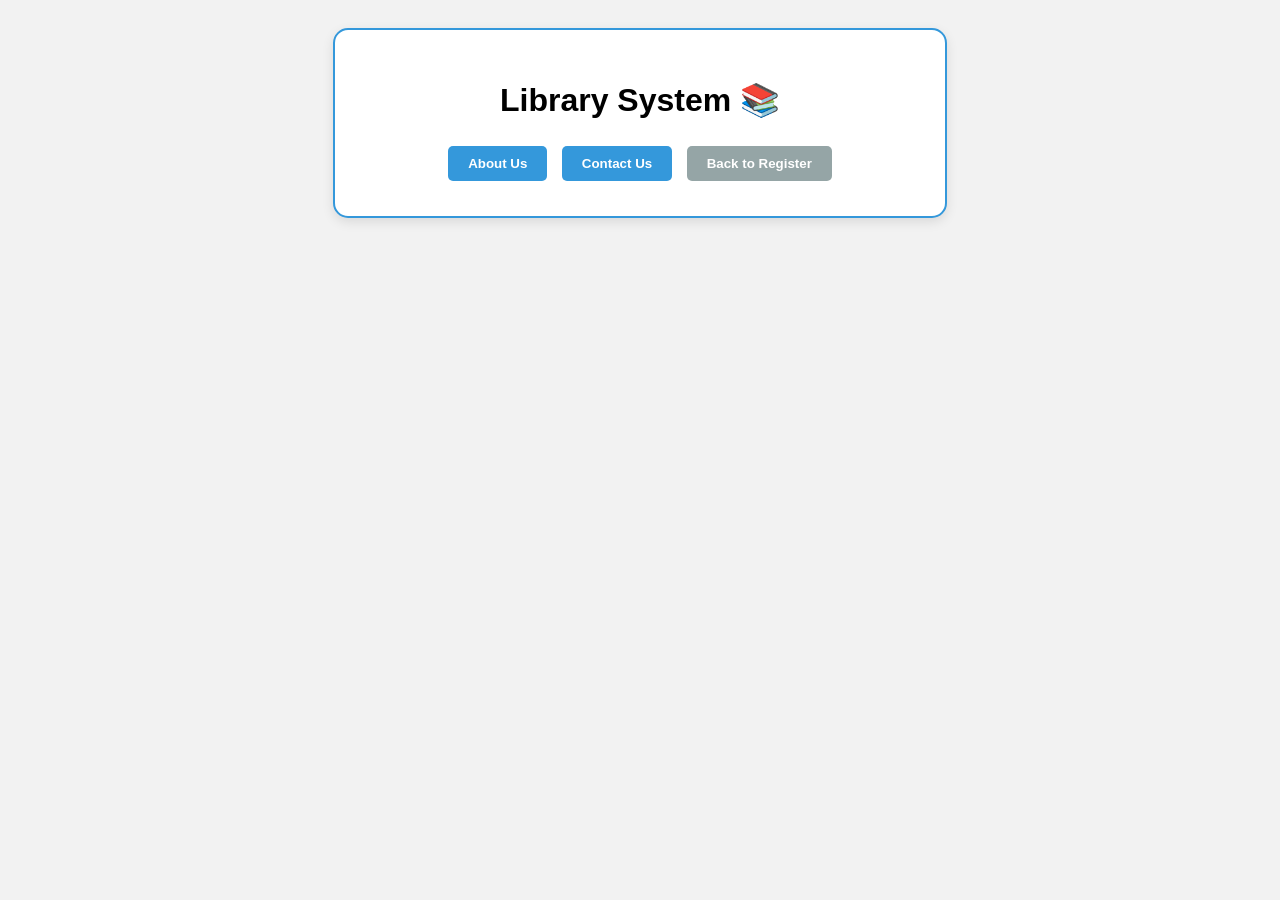
==== about-contact.html @ 04e8e79e "first commit" ====
<!DOCTYPE html>
<html>
<head>
    <title>Library - About & Contact</title>
    <style>
        body {
            font-family: Arial, sans-serif;
            background-color: #f2f2f2;
            text-align: center;
            padding: 20px;
        }
        .main-card {
            background-color: white;
            width: 550px;
            margin: auto;
            padding: 30px;
            border: 2px solid #3498db;
            border-radius: 15px;
            box-shadow: 0px 4px 12px rgba(0,0,0,0.1);
        }
        .section { display: none; margin-top: 25px; padding-top: 20px; border-top: 2px solid #eee; }

        /* تنسيق فريق العمل */
        .team-grid { display: grid; grid-template-columns: 1fr 1fr; gap: 10px; text-align: left; margin: 20px 0; }
        .member { background: #e8f4fd; padding: 10px; border-left: 4px solid #3498db; border-radius: 5px; }
        .member b { color: #2c3e50; }

        /* تنسيق فورم التواصل */
        .contact-form input, .contact-form textarea {
            width: 90%; padding: 10px; margin: 10px 0; border: 1px solid #ccc; border-radius: 5px; font-family: Arial;
        }
        .error-field { border: 2px solid red !important; background-color: #fff0f0; }

        button {
            padding: 10px 20px; margin: 5px; background-color: #3498db; color: white; border: none; border-radius: 5px; cursor: pointer; font-weight: bold;
        }
        button:hover { background-color: #2980b9; }
        #welcomeMsg { font-size: 18px; color: #3498db; margin-bottom: 20px; font-weight: bold; }
    </style>
</head>

<body onload="checkUser()">

<div class="main-card">
    <h1>Library System 📚</h1>
    <div id="welcomeMsg"></div>

    <button onclick="showAbout()">About Us</button>
    <button onclick="showContact()">Contact Us</button>
    <button onclick="location.href='register.html'" style="background-color: #95a5a6;">Back to Register</button>

    <div id="about" class="section">
        <h2>About Our Library</h2>
        <p>We aim to provide a digital environment for students to access engineering and technical resources easily.</p>

        <h3>Development Team</h3>
        <div class="team-grid">
            <div class="member"><b>HANEEN MUHAMMED</b><br>Project Leader & Register Expert</div>
            <div class="member"><b>REDA KHALED</b><br>Database Manager</div>
            <div class="member"><b>NEVEN RAMADAN</b><br>UI/UX Designer</div>
            <div class="member"><b>ABDALLAH AHMED</b><br>Backend Developer</div>
            <div class="member"><b>MUHAMMED FOUAD</b><br>System Analyst</div>
        </div>
    </div>

    <div id="contact" class="section">
        <h2>Get In Touch</h2>
        <div class="contact-form">
            <input type="text" id="cName" placeholder="Your Full Name">
            <input type="email" id="cEmail" placeholder="Your Email Address">
            <input type="text" id="cSubject" placeholder="Subject">
            <textarea id="cMessage" rows="4" placeholder="Write your message here..."></textarea>
            <button onclick="sendMail()">SEND MESSAGE</button>
        </div>
    </div>
</div>

<script>
    function checkUser() {
        var name = localStorage.getItem("user_name");
        if (name != null) {
            document.getElementById("welcomeMsg").innerHTML = "Welcome Back, " + name + "!";
        }
    }

    function showAbout() {
        document.getElementById("about").style.display = "block";
        document.getElementById("contact").style.display = "none";
    }

    function showContact() {
        document.getElementById("about").style.display = "none";
        document.getElementById("contact").style.display = "block";
    }

    function sendMail() {
        var n = document.getElementById("cName");
        var e = document.getElementById("cEmail");
        var m = document.getElementById("cMessage");

        // Reset borders
        n.classList.remove("error-field");
        e.classList.remove("error-field");
        m.classList.remove("error-field");

        if(n.value == "" || e.value == "" || m.value == "") {
            if(n.value == "") n.classList.add("error-field");
            if(e.value == "") e.classList.add("error-field");
            if(m.value == "") m.classList.add("error-field");
            alert("Please fill all fields to send your message!");
        } else {
            alert("Thank you " + n.value + ", your message has been sent successfully!");
            // Clear form
            n.value = ""; e.value = ""; m.value = "";
        }
    }
</script>

</body>
</html>
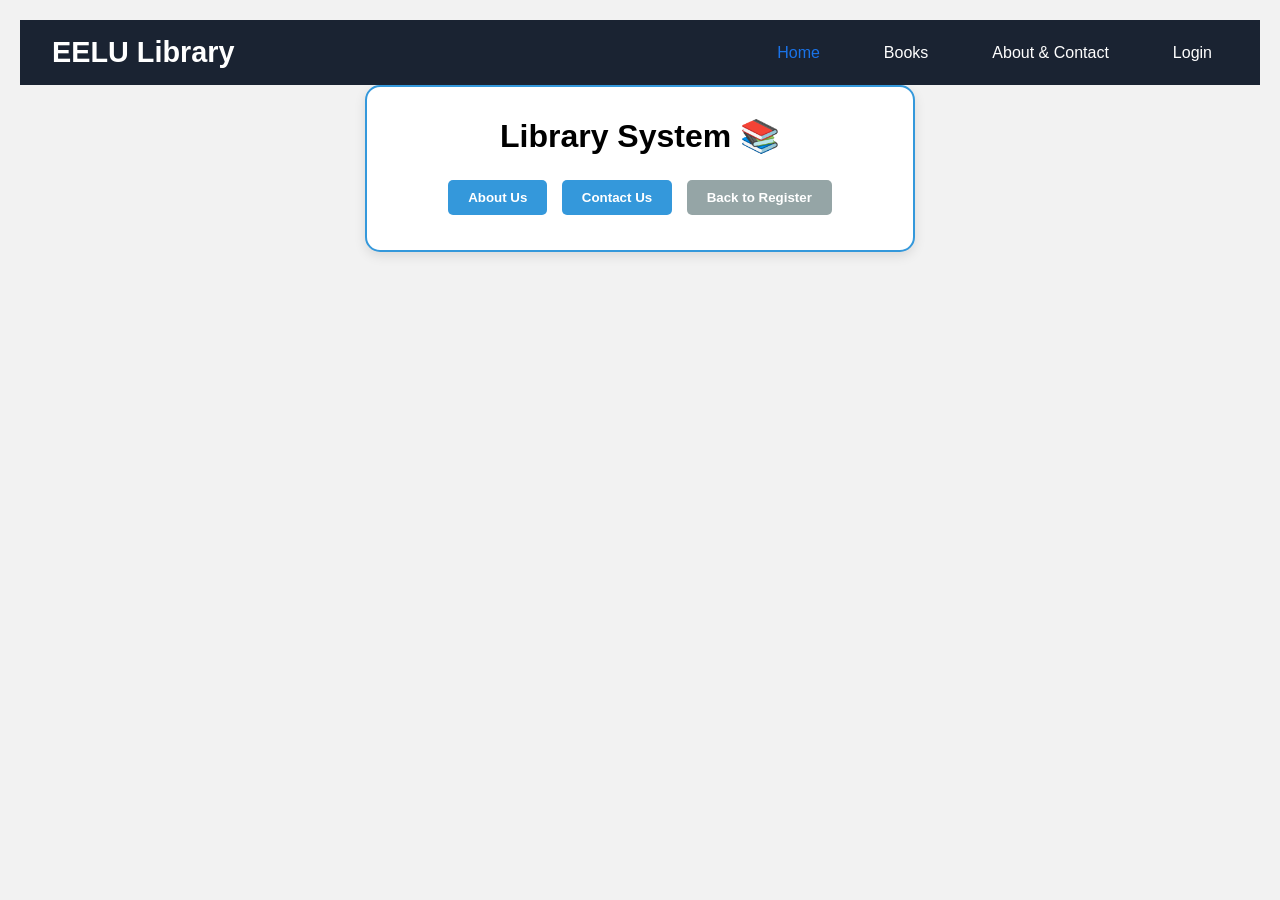
==== commit 6d4e2a9d: "update navbar and css" ====
--- a/about-contact.html
+++ b/about-contact.html
@@ -2,6 +2,7 @@
 <html>
 <head>
     <title>Library - About & Contact</title>
+    <link rel="stylesheet" href="css/navbar.css">
     <style>
         body {
             font-family: Arial, sans-serif;
@@ -40,6 +41,20 @@
 </head>
 
 <body onload="checkUser()">
+<!-- Header & Navigation -->
+<header class="header">
+    <nav class="navbar">
+        <div class="navbar-logo">
+            <h1>EELU Library</h1>
+        </div>
+        <ul class="navbar-menu">
+            <li><a href="index.html" class="nav-link active">Home</a></li>
+            <li><a href="books.html" class="nav-link">Books</a></li>
+            <li><a href="about-contact.html" class="nav-link">About & Contact</a></li>
+            <li><a href="login.html" class="nav-link">Login</a></li>
+        </ul>
+    </nav>
+</header>
 
 <div class="main-card">
     <h1>Library System 📚</h1>
--- a/css/navbar.css
+++ b/css/navbar.css
@@ -0,0 +1,71 @@
+/* variables + font (مهمين عشان الألوان تشتغل) */
+@import url('https://fonts.googleapis.com/css2?family=DM+Sans:ital,opsz,wght@0,9..40,100..1000;1,9..40,100..1000&display=swap');
+
+:root{
+    --color-text: #333;
+    --color-primary: #1a73e8;
+    --color-white: #fff;
+    --color-dark: #1a2332;
+}
+
+/* reset بسيط */
+* {
+    margin: 0;
+    padding: 0;
+    box-sizing: border-box;
+}
+
+/* font */
+body {
+    font-family: 'DM Sans', sans-serif;
+}
+
+/* Header & Navbar */
+.header {
+    background-color: var(--color-dark);
+    position: sticky;
+    top: 0;
+    z-index: 1000;
+}
+
+.navbar {
+    display: flex;
+    justify-content: space-between;
+    align-items: center;
+    padding: 1rem 2rem;
+}
+
+.navbar-logo h1 {
+    color: var(--color-white);
+    font-size: 1.8rem;
+}
+
+.navbar-menu {
+    display: flex;
+    list-style: none;
+    gap: 2rem;
+}
+
+.nav-link {
+    color: var(--color-white);
+    text-decoration: none;
+    padding: 0.5rem 1rem;
+}
+
+.nav-link:hover,
+.nav-link.active {
+    color: var(--color-primary);
+}
+
+/* Responsive */
+@media (max-width: 768px) {
+    .navbar {
+        flex-direction: column;
+        gap: 1rem;
+    }
+
+    .navbar-menu {
+        flex-wrap: wrap;
+        justify-content: center;
+    }
+}
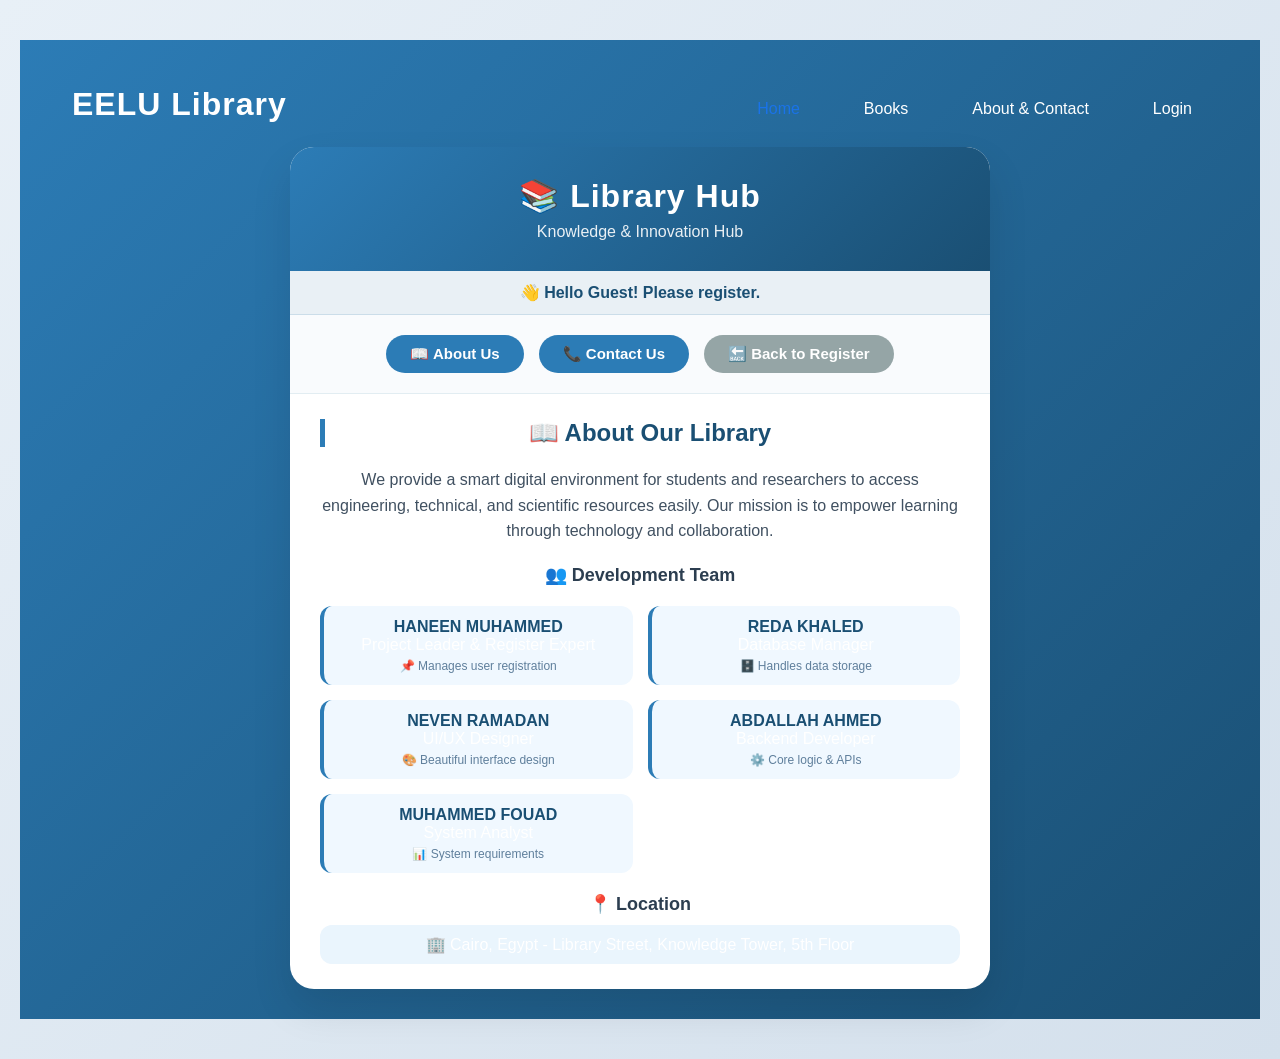
==== commit ea8ec5ea: "update mobile and" ====
--- a/about-contact.html
+++ b/about-contact.html
@@ -1,46 +1,272 @@
+
 <!DOCTYPE html>
-<html>
+<html lang="en">
 <head>
-    <title>Library - About & Contact</title>
-    <link rel="stylesheet" href="css/navbar.css">
+    <meta charset="UTF-8">
+    <meta name="viewport" content="width=device-width, initial-scale=1.0">
+    <link rel="stylesheet" href="css/navbar.css" />
+    <title>Library - About & Contact Us</title>
+
     <style>
+        * {
+            margin: 0;
+            padding: 0;
+            box-sizing: border-box;
+        }
+
         body {
-            font-family: Arial, sans-serif;
-            background-color: #f2f2f2;
+            font-family: 'Segoe UI', Tahoma, Geneva, Verdana, sans-serif;
+            background: linear-gradient(135deg, #e8f0f7 0%, #d4e0ec 100%);
+            min-height: 100vh;
+            padding: 40px 20px;
+        }
+
+        .main-card {
+            max-width: 700px;
+            margin: 0 auto;
+            background: white;
+            border-radius: 24px;
+            box-shadow: 0 20px 40px rgba(0, 0, 0, 0.1);
+            overflow: hidden;
+            transition: transform 0.2s;
+        }
+
+        .main-card:hover {
+            transform: translateY(-5px);
+        }
+
+        /* header section */
+        .header {
+            background: linear-gradient(135deg, #2c7cb6, #1a4f73);
+            padding: 30px 20px;
             text-align: center;
+            color: white;
+        }
+
+        .header h1 {
+            font-size: 32px;
+            margin-bottom: 8px;
+            letter-spacing: 1px;
+        }
+
+        .header p {
+            font-size: 16px;
+            opacity: 0.9;
+        }
+
+        #welcomeMsg {
+            background: #e9f0f5;
+            padding: 12px;
+            text-align: center;
+            font-weight: bold;
+            color: #1a4f73;
+            border-bottom: 1px solid #cbdde9;
+        }
+
+        /* button bar */
+        .button-bar {
+            display: flex;
+            justify-content: center;
+            gap: 15px;
             padding: 20px;
-        }
-        .main-card {
-            background-color: white;
-            width: 550px;
-            margin: auto;
-            padding: 30px;
-            border: 2px solid #3498db;
-            border-radius: 15px;
-            box-shadow: 0px 4px 12px rgba(0,0,0,0.1);
-        }
-        .section { display: none; margin-top: 25px; padding-top: 20px; border-top: 2px solid #eee; }
-
-        /* تنسيق فريق العمل */
-        .team-grid { display: grid; grid-template-columns: 1fr 1fr; gap: 10px; text-align: left; margin: 20px 0; }
-        .member { background: #e8f4fd; padding: 10px; border-left: 4px solid #3498db; border-radius: 5px; }
-        .member b { color: #2c3e50; }
-
-        /* تنسيق فورم التواصل */
-        .contact-form input, .contact-form textarea {
-            width: 90%; padding: 10px; margin: 10px 0; border: 1px solid #ccc; border-radius: 5px; font-family: Arial;
-        }
-        .error-field { border: 2px solid red !important; background-color: #fff0f0; }
-
-        button {
-            padding: 10px 20px; margin: 5px; background-color: #3498db; color: white; border: none; border-radius: 5px; cursor: pointer; font-weight: bold;
-        }
-        button:hover { background-color: #2980b9; }
-        #welcomeMsg { font-size: 18px; color: #3498db; margin-bottom: 20px; font-weight: bold; }
+            background: #f9fbfd;
+            border-bottom: 1px solid #e2edf2;
+            flex-wrap: wrap;
+        }
+
+        .btn {
+            padding: 10px 24px;
+            border: none;
+            border-radius: 40px;
+            font-size: 15px;
+            font-weight: 600;
+            cursor: pointer;
+            transition: all 0.2s;
+            font-family: inherit;
+        }
+
+        .btn-primary {
+            background: #2c7cb6;
+            color: white;
+        }
+
+        .btn-primary:hover {
+            background: #1f6392;
+            transform: scale(1.02);
+        }
+
+        .btn-secondary {
+            background: #95a5a6;
+            color: white;
+        }
+
+        .btn-secondary:hover {
+            background: #7f8c8d;
+        }
+
+        /* sections */
+        .section {
+            display: none;
+            padding: 25px 30px;
+            animation: fadeIn 0.3s ease;
+        }
+
+        @keyframes fadeIn {
+            from { opacity: 0; transform: translateY(10px);}
+            to { opacity: 1; transform: translateY(0);}
+        }
+
+        .section h2 {
+            color: #1a4f73;
+            border-left: 5px solid #2c7cb6;
+            padding-left: 15px;
+            margin-bottom: 20px;
+            font-size: 24px;
+        }
+
+        .section h3 {
+            color: #2c3e50;
+            margin: 20px 0 10px 0;
+            font-size: 18px;
+        }
+
+        /* team grid */
+        .team-grid {
+            display: grid;
+            grid-template-columns: repeat(auto-fill, minmax(250px, 1fr));
+            gap: 15px;
+            margin: 20px 0;
+        }
+
+        .member {
+            background: #f0f8ff;
+            padding: 12px 15px;
+            border-left: 4px solid #2c7cb6;
+            border-radius: 12px;
+            transition: all 0.2s;
+        }
+
+        .member:hover {
+            background: #e3f0fa;
+            transform: translateX(5px);
+        }
+
+        .member b {
+            color: #1a4f73;
+            font-size: 16px;
+        }
+
+        .member small {
+            display: block;
+            color: #5f7f9c;
+            margin-top: 5px;
+            font-size: 12px;
+        }
+
+        /* contact info cards */
+        .contact-info-grid {
+            display: grid;
+            grid-template-columns: repeat(auto-fill, minmax(200px, 1fr));
+            gap: 15px;
+            margin: 20px 0;
+        }
+
+        .info-card {
+            background: #f9fbfd;
+            padding: 15px;
+            border-radius: 16px;
+            text-align: center;
+            transition: 0.2s;
+            border: 1px solid #e2edf2;
+        }
+
+        .info-card:hover {
+            background: #eef4fa;
+            transform: translateY(-3px);
+        }
+
+        .info-card .icon {
+            font-size: 28px;
+            display: block;
+            margin-bottom: 8px;
+        }
+
+        .info-card a {
+            text-decoration: none;
+            color: #2c7cb6;
+            font-weight: 600;
+            word-break: break-all;
+        }
+
+        .info-card a:hover {
+            text-decoration: underline;
+        }
+
+        .info-card p {
+            margin-top: 5px;
+            color: #2c3e50;
+            font-size: 14px;
+        }
+
+        /* contact form */
+        .contact-form input,
+        .contact-form textarea {
+            width: 100%;
+            padding: 12px 15px;
+            margin: 10px 0;
+            border: 1.5px solid #e2e8f0;
+            border-radius: 16px;
+            font-family: inherit;
+            font-size: 14px;
+            transition: 0.2s;
+        }
+
+        .contact-form input:focus,
+        .contact-form textarea:focus {
+            outline: none;
+            border-color: #2c7cb6;
+            box-shadow: 0 0 0 3px rgba(44,124,182,0.1);
+        }
+
+        .error-field {
+            border: 2px solid #e53e3e !important;
+            background-color: #fff5f5 !important;
+        }
+
+        .btn-send {
+            background: linear-gradient(95deg, #27ae60, #1e8449);
+            color: white;
+            padding: 12px 24px;
+            border: none;
+            border-radius: 40px;
+            font-weight: bold;
+            font-size: 16px;
+            cursor: pointer;
+            width: 100%;
+            margin-top: 10px;
+            transition: 0.2s;
+        }
+
+        .btn-send:hover {
+            background: linear-gradient(95deg, #1e8449, #166534);
+            transform: scale(1.01);
+        }
+
+        hr {
+            margin: 20px 0;
+            border: 0;
+            height: 1px;
+            background: linear-gradient(to right, #cbdde9, transparent);
+        }
+
+        @media (max-width: 550px) {
+            .section { padding: 20px; }
+            .button-bar { gap: 10px; }
+            .btn { padding: 8px 16px; font-size: 13px; }
+        }
     </style>
 </head>
-
-<body onload="checkUser()">
+<body>
 <!-- Header & Navigation -->
 <header class="header">
     <nav class="navbar">
@@ -54,38 +280,91 @@
             <li><a href="login.html" class="nav-link">Login</a></li>
         </ul>
     </nav>
-</header>
 
 <div class="main-card">
-    <h1>Library System 📚</h1>
+    <div class="header">
+        <h1>📚 Library Hub</h1>
+        <p>Knowledge & Innovation Hub</p>
+    </div>
+
     <div id="welcomeMsg"></div>
 
-    <button onclick="showAbout()">About Us</button>
-    <button onclick="showContact()">Contact Us</button>
-    <button onclick="location.href='register.html'" style="background-color: #95a5a6;">Back to Register</button>
-
+    <div class="button-bar">
+        <button class="btn btn-primary" onclick="showAbout()">📖 About Us</button>
+        <button class="btn btn-primary" onclick="showContact()">📞 Contact Us</button>
+        <button class="btn btn-secondary" onclick="location.href='register.html'">🔙 Back to Register</button>
+    </div>
+
+    <!-- About Us Section -->
     <div id="about" class="section">
-        <h2>About Our Library</h2>
-        <p>We aim to provide a digital environment for students to access engineering and technical resources easily.</p>
-
-        <h3>Development Team</h3>
+        <h2>📖 About Our Library</h2>
+        <p style="line-height: 1.6; color: #2c3e50;">We provide a smart digital environment for students and researchers to access engineering, technical, and scientific resources easily. Our mission is to empower learning through technology and collaboration.</p>
+
+        <h3>👥 Development Team</h3>
         <div class="team-grid">
-            <div class="member"><b>HANEEN MUHAMMED</b><br>Project Leader & Register Expert</div>
-            <div class="member"><b>REDA KHALED</b><br>Database Manager</div>
-            <div class="member"><b>NEVEN RAMADAN</b><br>UI/UX Designer</div>
-            <div class="member"><b>ABDALLAH AHMED</b><br>Backend Developer</div>
-            <div class="member"><b>MUHAMMED FOUAD</b><br>System Analyst</div>
+            <div class="member"><b>HANEEN MUHAMMED</b><br>Project Leader & Register Expert<small>📌 Manages user registration</small></div>
+            <div class="member"><b>REDA KHALED</b><br>Database Manager<small>🗄️ Handles data storage</small></div>
+            <div class="member"><b>NEVEN RAMADAN</b><br>UI/UX Designer<small>🎨 Beautiful interface design</small></div>
+            <div class="member"><b>ABDALLAH AHMED</b><br>Backend Developer<small>⚙️ Core logic & APIs</small></div>
+            <div class="member"><b>MUHAMMED FOUAD</b><br>System Analyst<small>📊 System requirements</small></div>
         </div>
+
+        <h3>📍 Location</h3>
+        <p style="background: #e8f4fd; padding: 10px; border-radius: 12px;">🏢 Cairo, Egypt - Library Street, Knowledge Tower, 5th Floor</p>
     </div>
 
+    <!-- Contact Us Section -->
     <div id="contact" class="section">
-        <h2>Get In Touch</h2>
+        <h2>📞 Get In Touch</h2>
+
+        <!-- Social & Contact Links (NEW) -->
+        <div class="contact-info-grid">
+            <div class="info-card">
+                <span class="icon">📧</span>
+                <a href="mailto:library@example.com">library@example.com</a>
+                <p>Email us anytime</p>
+            </div>
+            <div class="info-card">
+                <span class="icon">📱</span>
+                <a href="tel:+201234567890">+20 123 456 7890</a>
+                <p>Support Hotline</p>
+            </div>
+            <div class="info-card">
+                <span class="icon">💬</span>
+                <a href="https://wa.me/201234567890" target="_blank">WhatsApp</a>
+                <p>Chat with us</p>
+            </div>
+            <div class="info-card">
+                <span class="icon">🐦</span>
+                <a href="https://twitter.com/libraryhub" target="_blank">Twitter/X</a>
+                <p>Follow us</p>
+            </div>
+            <div class="info-card">
+                <span class="icon">📘</span>
+                <a href="https://facebook.com/libraryhub" target="_blank">Facebook Page</a>
+                <p>Like & share</p>
+            </div>
+            <div class="info-card">
+                <span class="icon">🔗</span>
+                <a href="#">Telegram: @LibrarySupport</a>
+                <p>Telegram channel</p>
+            </div>
+        </div>
+
+        <hr>
+
+        <h3>✉️ Send us a direct message</h3>
         <div class="contact-form">
-            <input type="text" id="cName" placeholder="Your Full Name">
-            <input type="email" id="cEmail" placeholder="Your Email Address">
-            <input type="text" id="cSubject" placeholder="Subject">
-            <textarea id="cMessage" rows="4" placeholder="Write your message here..."></textarea>
-            <button onclick="sendMail()">SEND MESSAGE</button>
+            <input type="text" id="cName" placeholder="Your Full Name *">
+            <input type="email" id="cEmail" placeholder="Your Email Address *">
+            <input type="text" id="cSubject" placeholder="Subject (optional)">
+            <textarea id="cMessage" rows="4" placeholder="Write your message here... *"></textarea>
+            <button class="btn-send" onclick="sendMail()">📨 Send Message</button>
+        </div>
+
+        <hr>
+        <div style="text-align: center; margin-top: 15px; font-size: 13px; color: #5f7f9c;">
+            📍 Office hours: Sunday-Thursday 9AM - 5PM (GMT+2)
         </div>
     </div>
 </div>
@@ -93,8 +372,10 @@
 <script>
     function checkUser() {
         var name = localStorage.getItem("user_name");
-        if (name != null) {
-            document.getElementById("welcomeMsg").innerHTML = "Welcome Back, " + name + "!";
+        if (name != null && name != "") {
+            document.getElementById("welcomeMsg").innerHTML = "✨ Welcome Back, " + name + "! ✨";
+        } else {
+            document.getElementById("welcomeMsg").innerHTML = "👋 Hello Guest! Please register.";
         }
     }
 
@@ -109,26 +390,47 @@
     }
 
     function sendMail() {
-        var n = document.getElementById("cName");
-        var e = document.getElementById("cEmail");
-        var m = document.getElementById("cMessage");
-
-        // Reset borders
-        n.classList.remove("error-field");
-        e.classList.remove("error-field");
-        m.classList.remove("error-field");
-
-        if(n.value == "" || e.value == "" || m.value == "") {
-            if(n.value == "") n.classList.add("error-field");
-            if(e.value == "") e.classList.add("error-field");
-            if(m.value == "") m.classList.add("error-field");
-            alert("Please fill all fields to send your message!");
+        var nameField = document.getElementById("cName");
+        var emailField = document.getElementById("cEmail");
+        var msgField = document.getElementById("cMessage");
+        var subjectField = document.getElementById("cSubject");
+
+        // reset errors
+        nameField.classList.remove("error-field");
+        emailField.classList.remove("error-field");
+        msgField.classList.remove("error-field");
+
+        let hasError = false;
+        if (nameField.value.trim() === "") {
+            nameField.classList.add("error-field");
+            hasError = true;
+        }
+        if (emailField.value.trim() === "") {
+            emailField.classList.add("error-field");
+            hasError = true;
+        }
+        if (msgField.value.trim() === "") {
+            msgField.classList.add("error-field");
+            hasError = true;
+        }
+
+        if (hasError) {
+            alert("❌ Please fill all required fields (Name, Email, Message)!");
         } else {
-            alert("Thank you " + n.value + ", your message has been sent successfully!");
-            // Clear form
-            n.value = ""; e.value = ""; m.value = "";
+            alert("✅ Thank you " + nameField.value.trim() + "! Your message has been sent successfully. We'll reply within 24 hours.");
+            // Clear form after sending
+            nameField.value = "";
+            emailField.value = "";
+            msgField.value = "";
+            subjectField.value = "";
         }
     }
+
+    // Make sure about section is visible by default
+    window.onload = function() {
+        checkUser();
+        showAbout();  // Show about us by default
+    };
 </script>
 
 </body>
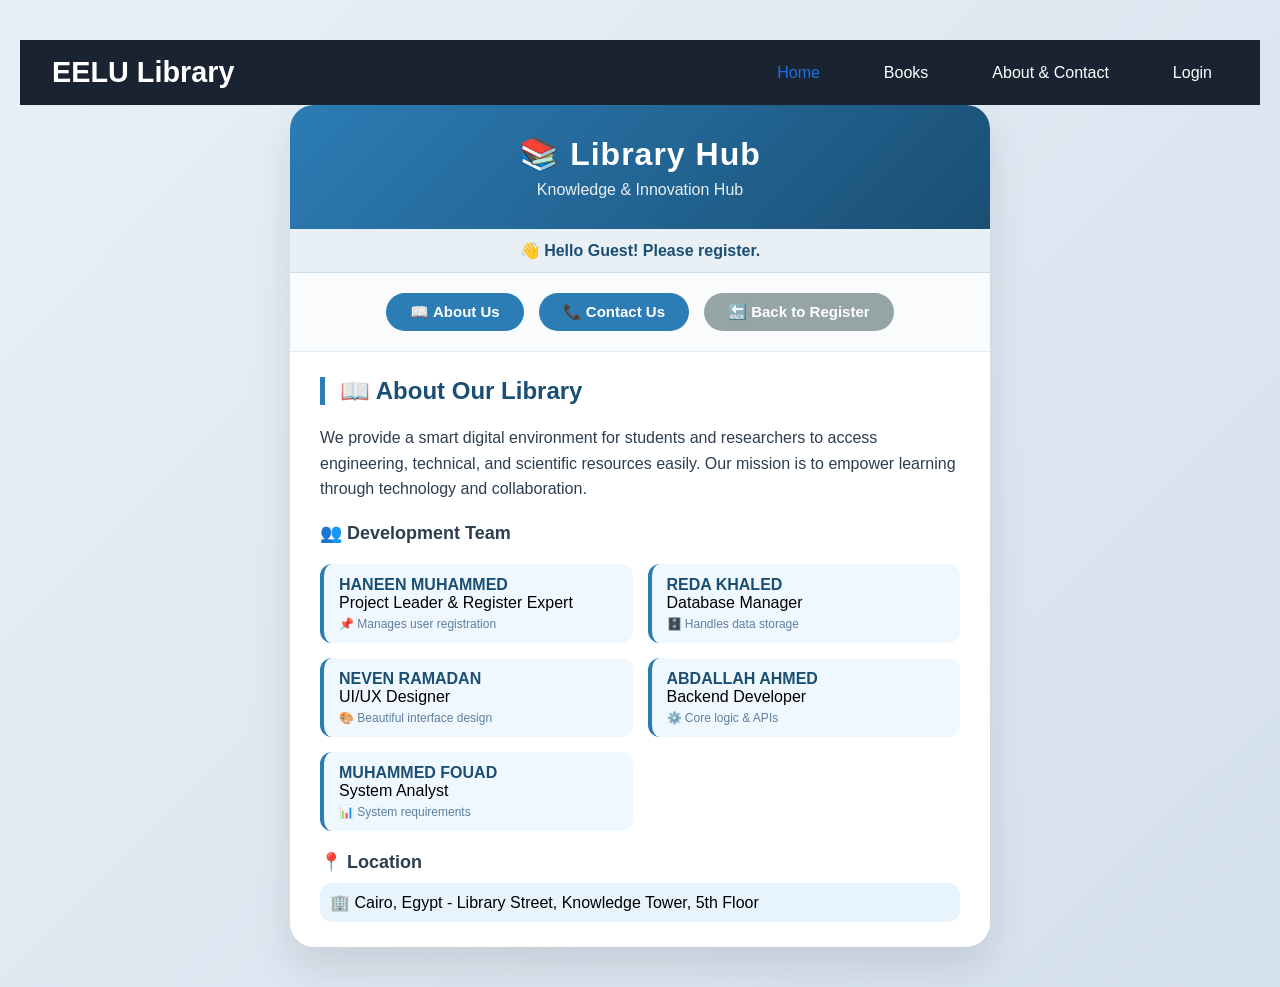
==== commit 45ac0db4: "update mobile and" ====
--- a/about-contact.html
+++ b/about-contact.html
@@ -268,7 +268,7 @@
 </head>
 <body>
 <!-- Header & Navigation -->
-<header class="header">
+<header class="navbar-header">
     <nav class="navbar">
         <div class="navbar-logo">
             <h1>EELU Library</h1>
@@ -280,7 +280,7 @@
             <li><a href="login.html" class="nav-link">Login</a></li>
         </ul>
     </nav>
-
+</header>
 <div class="main-card">
     <div class="header">
         <h1>📚 Library Hub</h1>
--- a/css/navbar.css
+++ b/css/navbar.css
@@ -21,7 +21,7 @@
 }
 
 /* Header & Navbar */
-.header {
+.navbar-header {
     background-color: var(--color-dark);
     position: sticky;
     top: 0;
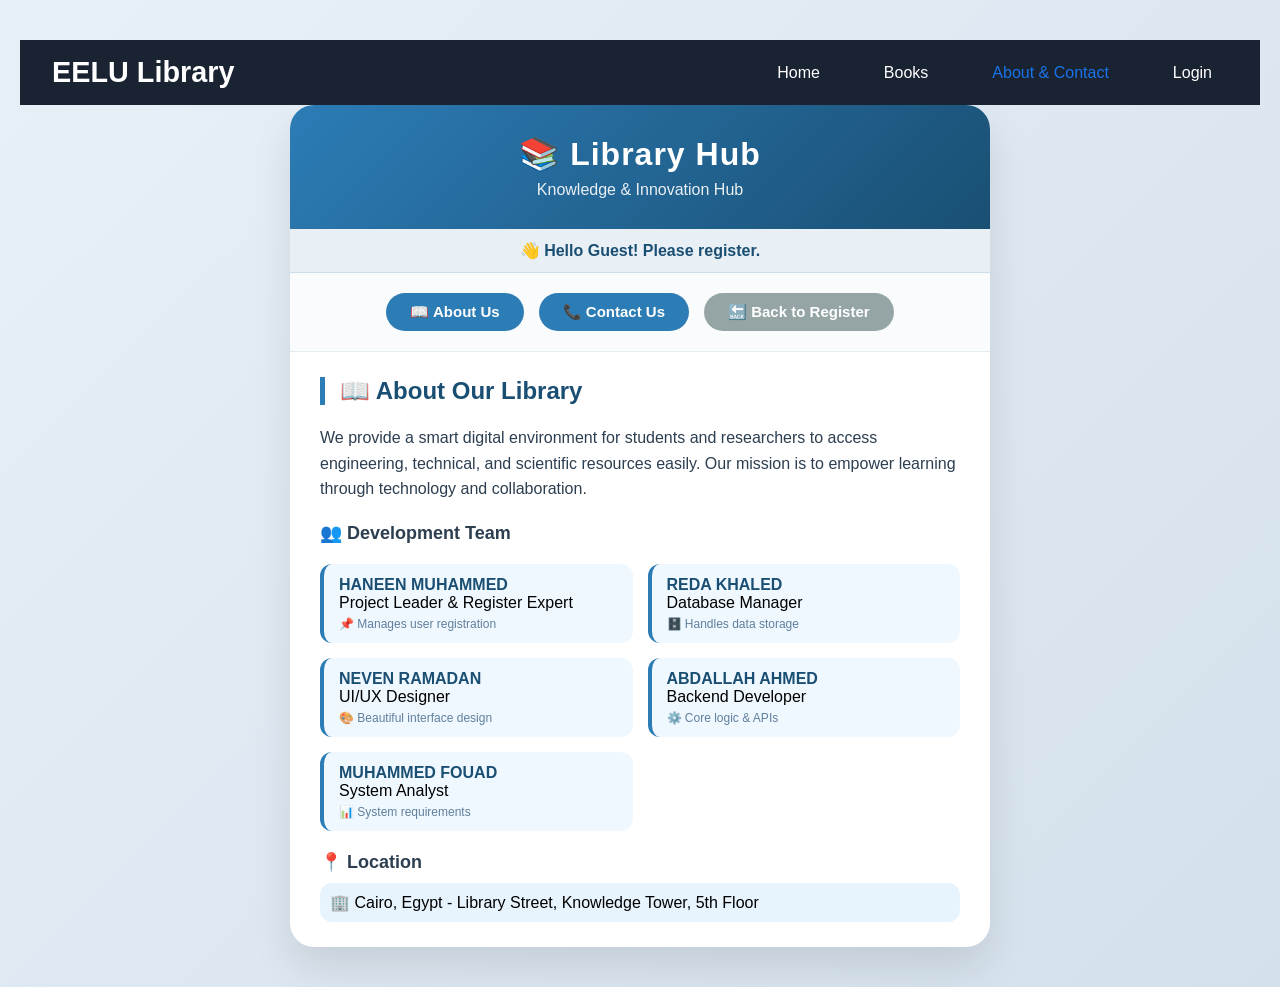
==== commit c567e1cd: "update mobile and" ====
--- a/about-contact.html
+++ b/about-contact.html
@@ -274,9 +274,9 @@
             <h1>EELU Library</h1>
         </div>
         <ul class="navbar-menu">
-            <li><a href="index.html" class="nav-link active">Home</a></li>
+            <li><a href="index.html" class="nav-link">Home</a></li>
             <li><a href="books.html" class="nav-link">Books</a></li>
-            <li><a href="about-contact.html" class="nav-link">About & Contact</a></li>
+            <li><a href="about-contact.html" class="nav-link active">About & Contact</a></li>
             <li><a href="login.html" class="nav-link">Login</a></li>
         </ul>
     </nav>
